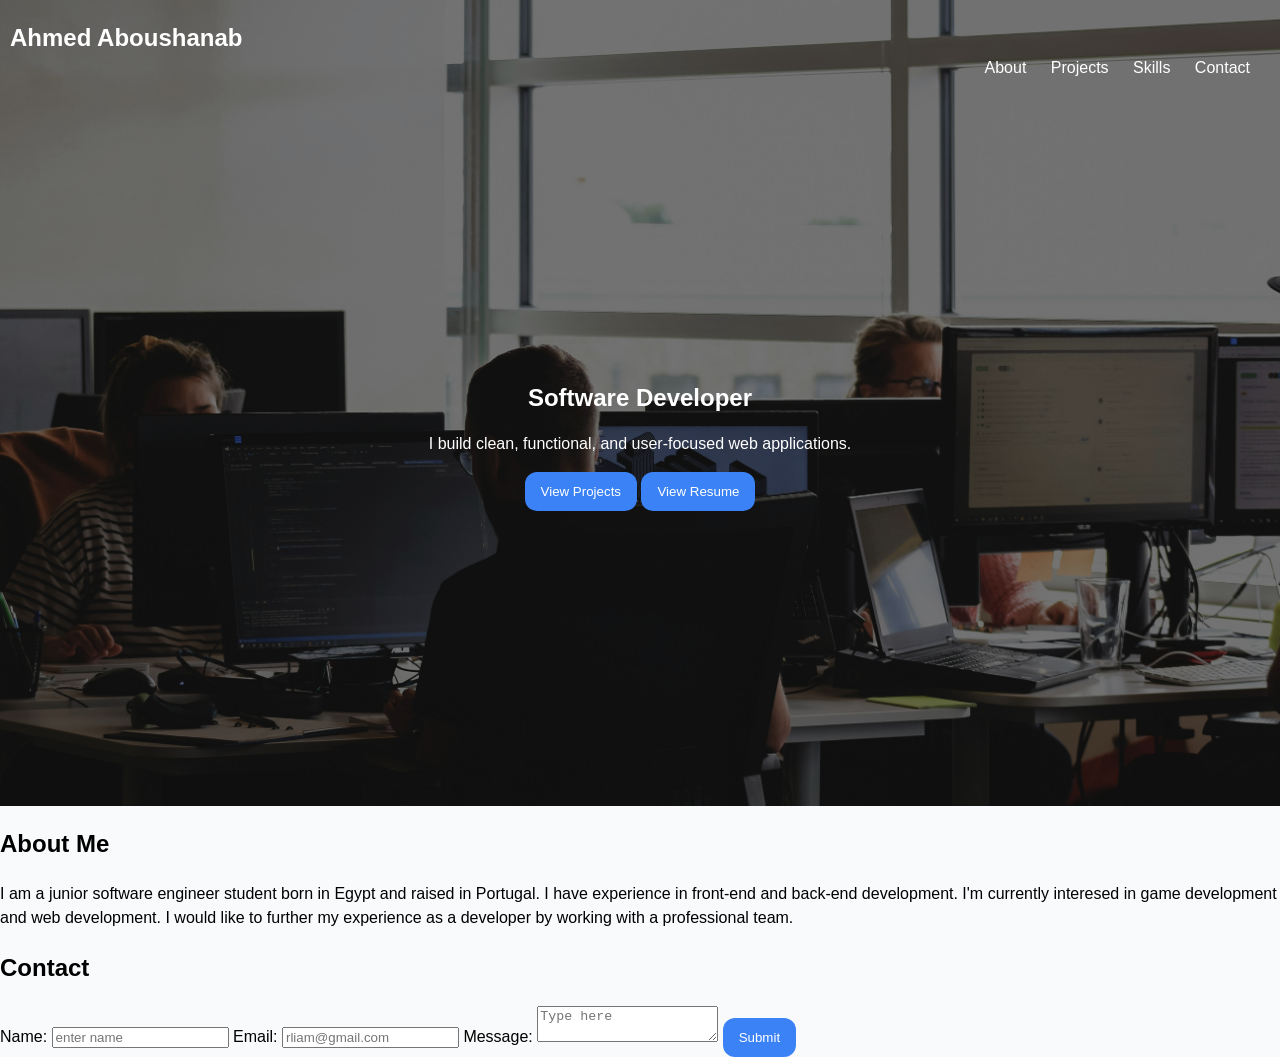
==== index.html @ 39b1a8cf "portfolio" ====
<!doctype html>
<html lang="en">
  <head>
    <meta charset="UTF-8" />
    <meta name="viewport" content="width=device-width, initial-scale=1.0" />
    <link rel="stylesheet" href="/styles/style.css" />
    <script src="" defer></script>
    <title>My Portfolio</title>
  </head>

  <body>
    <a href="#main-content" class="skip-link">Skip to main content</a>
    <div class="hero-wrapper">
      <header>
        <div class="container">
          <span>Ahmed Aboushanab</span>

          <nav>
            <ul>
              <li><a href="#about">About</a></li>
              <li><a href="#projects">Projects</a></li>
              <li><a href="#skills">Skills</a></li>
              <li><a href="#contact">Contact</a></li>
            </ul>
          </nav>
        </div>
      </header>

      <section id="hero">
        <div class="container">
          <h1>Software Developer</h1>
          <p>I build clean, functional, and user-focused web applications.</p>

          <div class="cta">
            <button><a href="" class="btn primary">View Projects</a></button>
            <button>
              <a href="resume.pdf" target="_blank" class="btn secondary"
                >View Resume</a
              >
            </button>
          </div>
        </div>
      </section>
    </div>

    <section id="about">
      <h2>About Me</h2>
      <p>
        I am a junior software engineer student born in Egypt and raised in
        Portugal. I have experience in front-end and back-end development. I'm
        currently interesed in game development and web development. I would
        like to further my experience as a developer by working with a
        professional team.
      </p>
    </section>

    <section id="contact">
      <h2>Contact</h2>
      <form>
        <label for="user-name">
          Name:
          <input id="user-name" type="text" placeholder="enter name" />
        </label>
        <label for="user-email">
          Email:
          <input id="user-email" type="email" placeholder="rliam@gmail.com" />
        </label>
        <label for="user-message">
          Message:
          <textarea
            id="user-message"
            placeholder="Type here"
            maxlength="300"
          ></textarea>
        </label>
        <button type="submit">Submit</button>
      </form>
    </section>
  </body>
</html>
---- styles/style.css ----
html {
  font-size: 16px;
  box-sizing: border-box;
}
body {
  min-height: 100vh;
  font-size: 1rem;
  line-height: 1.5;
  font-family: Arial, sans-serif;
  background-color: #f9fafb;
  margin: 0;
}
header {
  background: transparent;
  color: rgb(255, 255, 255);
  padding: 20px 0;
  position: absolute;
  top: 0;
  width: 100%;
  z-index: 1000;
}

span {
  padding: 0 10px;
  font-size: 1.5rem;
  font-weight: bold;
}
nav ul {
  margin: 0;
  list-style: none;
  text-align: right;
  padding: 0 10px;
}
nav ul li {
  display: inline;
  margin-right: 20px;
}
nav ul li a {
  color: rgb(255, 255, 255);
  text-decoration: none;
}
nav ul li a:hover {
  text-decoration: underline;
}
h1 {
  text-align: center;
  margin: 0;
}
button {
  padding: 0.75rem 1rem;
  background-color: #3b82f6;
  color: #ffffff;
  border-radius: 0.75rem;
  border: none;
  font-weight: 500;
  transition: all 0.3s ease;
}

button a {
  color: #ffffff;
  text-decoration: none;
}

button:hover {
  background-color: #2563eb;
}
.skip-link {
  position: absolute;
  top: 1rem;
  left: 1rem;
  transform: translateY(-200%);
  background: black;
  color: white;
  padding: 0.5rem 0.75rem;
  border-radius: 0.5rem;
  z-index: 1000;
  transition: transform 0.2s;
}

.skip-link:focus {
  transform: translateY(0);
}

.hero-wrapper {
  background: url("/images/compagnons-Fa9b57hffnM-unsplash.jpg") center/cover
    no-repeat;
  min-height: 66vh;
  position: relative;
  color: white;
}
.hero-wrapper::before {
  content: "";
  position: absolute;
  inset: 0;
  background: rgba(0, 0, 0, 0.5);
}
.hero-wrapper * {
  position: relative;
  z-index: 1;
}
#hero {
  display: flex;
  flex-direction: column;
  justify-content: center;
  align-items: center;

  min-height: 66vh;
  text-align: center;
  padding: 3rem 0 4rem;
}
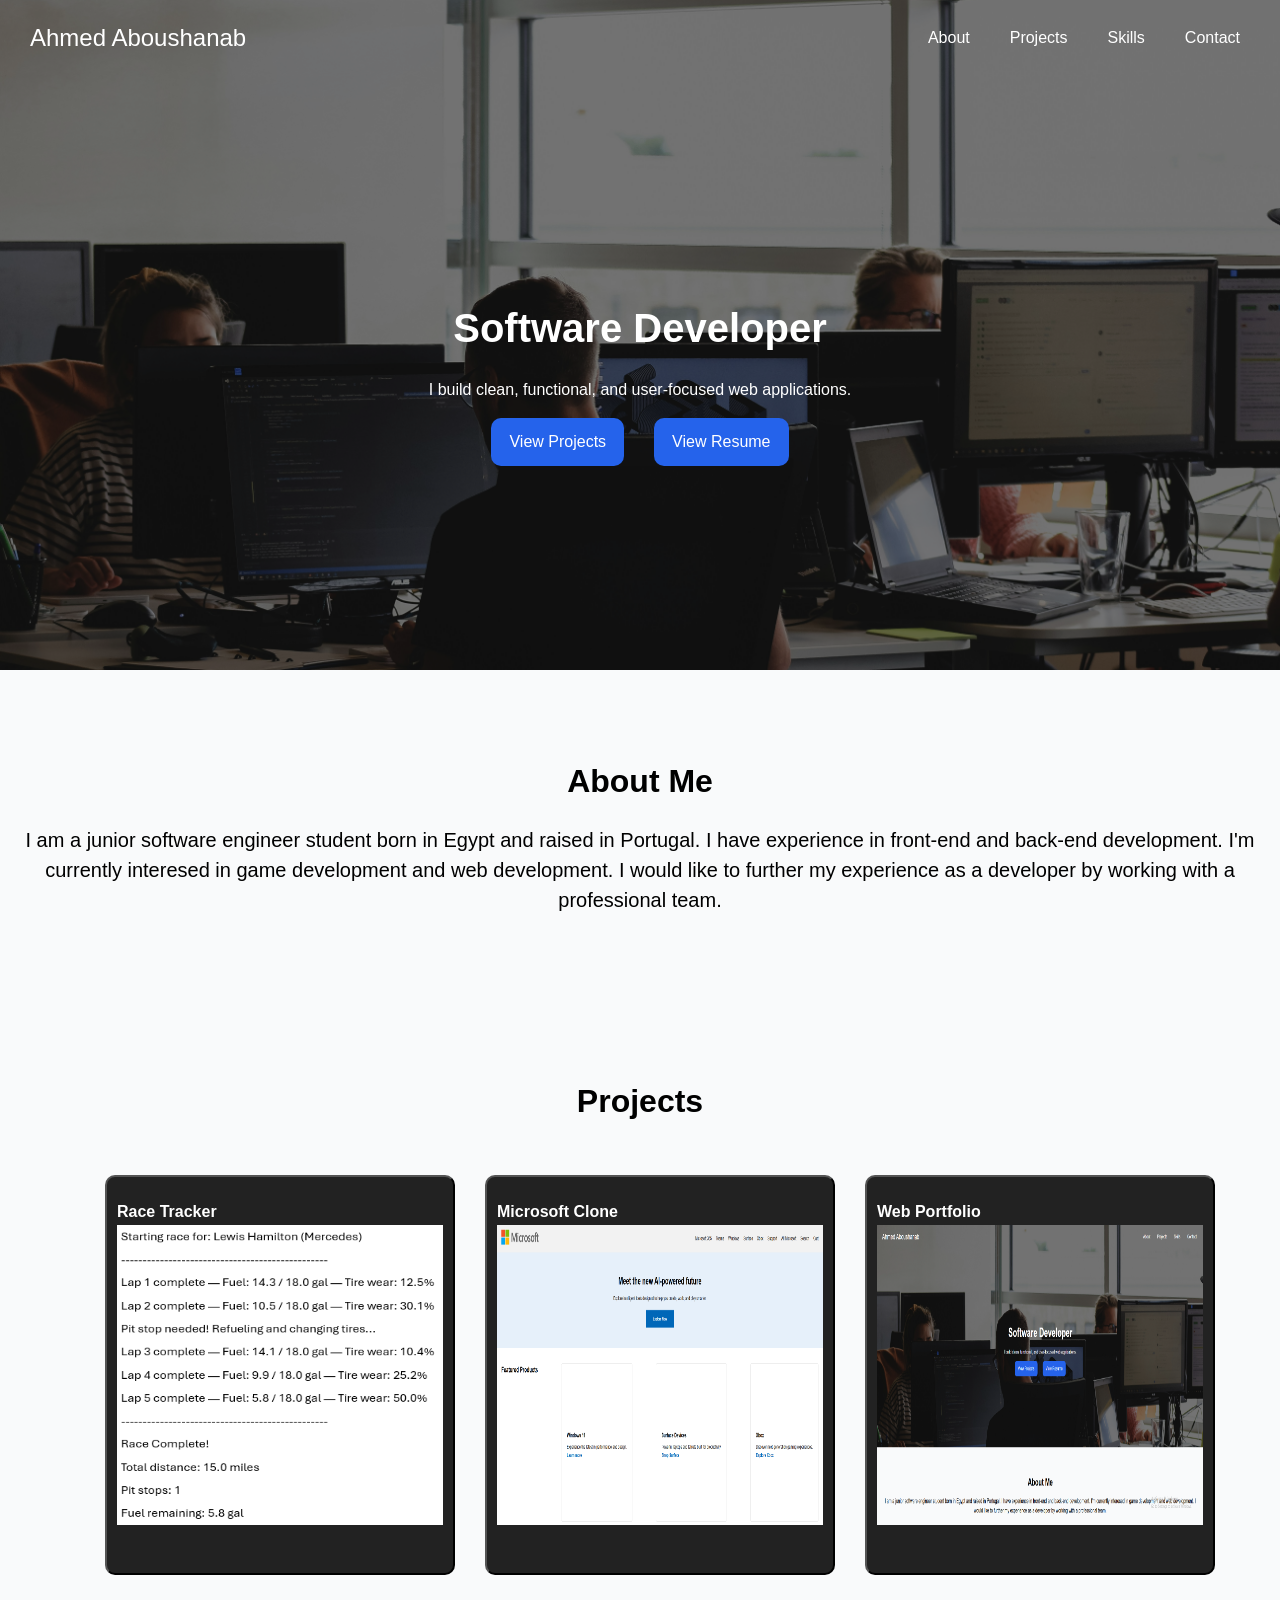
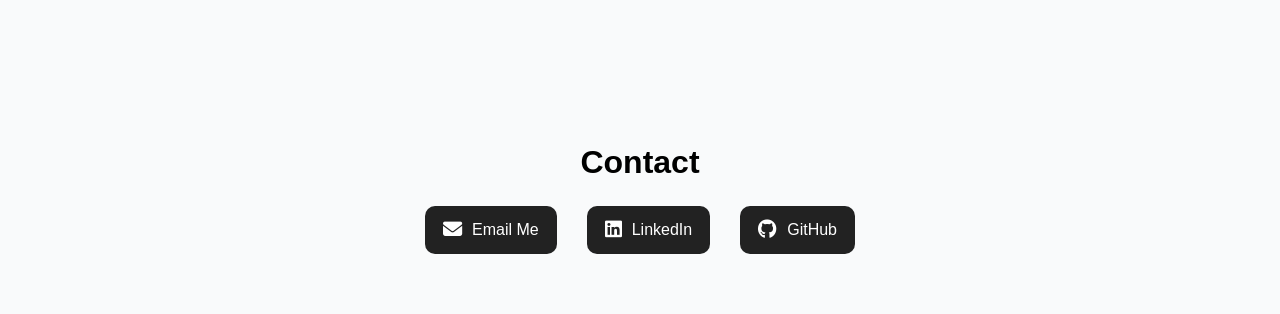
==== commit 52ec5745: "final" ====
--- a/index.html
+++ b/index.html
@@ -4,7 +4,11 @@
     <meta charset="UTF-8" />
     <meta name="viewport" content="width=device-width, initial-scale=1.0" />
     <link rel="stylesheet" href="/styles/style.css" />
-    <script src="" defer></script>
+    <link
+      rel="stylesheet"
+      href="https://cdnjs.cloudflare.com/ajax/libs/font-awesome/6.5.0/css/all.min.css"
+    />
+    <script src="/scripts/modal.js" defer></script>
     <title>My Portfolio</title>
   </head>
 
@@ -12,18 +16,16 @@
     <a href="#main-content" class="skip-link">Skip to main content</a>
     <div class="hero-wrapper">
       <header>
-        <div class="container">
-          <span>Ahmed Aboushanab</span>
+        <span>Ahmed Aboushanab</span>
 
-          <nav>
-            <ul>
-              <li><a href="#about">About</a></li>
-              <li><a href="#projects">Projects</a></li>
-              <li><a href="#skills">Skills</a></li>
-              <li><a href="#contact">Contact</a></li>
-            </ul>
-          </nav>
-        </div>
+        <nav>
+          <ul>
+            <li><a href="#about">About</a></li>
+            <li><a href="#projects">Projects</a></li>
+            <li><a href="/resume.html#skills">Skills</a></li>
+            <li><a href="#contact">Contact</a></li>
+          </ul>
+        </nav>
       </header>
 
       <section id="hero">
@@ -32,18 +34,14 @@
           <p>I build clean, functional, and user-focused web applications.</p>
 
           <div class="cta">
-            <button><a href="" class="btn primary">View Projects</a></button>
-            <button>
-              <a href="resume.pdf" target="_blank" class="btn secondary"
-                >View Resume</a
-              >
-            </button>
+            <a href="#projects" class="btn">View Projects</a>
+            <a href="/resume.html" target="_blank" class="btn">View Resume</a>
           </div>
         </div>
       </section>
     </div>
 
-    <section id="about">
+    <section class="about" id="about">
       <h2>About Me</h2>
       <p>
         I am a junior software engineer student born in Egypt and raised in
@@ -54,27 +52,74 @@
       </p>
     </section>
 
-    <section id="contact">
+    <section class="projects" id="projects">
+      <h2>Projects</h2>
+      <ul class="project-cards">
+        <li>
+          <article>
+            <button type="button" class="project-card" data-index="0">
+              <h3>Race Tracker</h3>
+              <img src="/images/race-tracker.jpg" alt="Race Tracker Project" />
+            </button>
+          </article>
+        </li>
+        <li>
+          <article>
+            <button type="button" class="project-card" data-index="1">
+              <h3>Microsoft Clone</h3>
+              <img
+                src="/images/microsoft-clone.jpg"
+                alt="Microsoft Clone Project"
+              />
+            </button>
+          </article>
+        </li>
+        <li>
+          <article>
+            <button type="button" class="project-card" data-index="2">
+              <h3>Web Portfolio</h3>
+              <img
+                src="/images/web-portfolio.jpg"
+                alt="Web Portfolio Project"
+              />
+            </button>
+          </article>
+        </li>
+      </ul>
+    </section>
+    <dialog id="project-modal" tabindex="-1">
+      <button class="close-btn" id="modal-close">Close</button>
+      <h3 id="modal-title"></h3>
+      <p id="modal-details"></p>
+      <a id="modal-link" href="#" target="_blank">View Project</a>
+    </dialog>
+
+    <section class="contact" id="contact">
       <h2>Contact</h2>
-      <form>
-        <label for="user-name">
-          Name:
-          <input id="user-name" type="text" placeholder="enter name" />
-        </label>
-        <label for="user-email">
-          Email:
-          <input id="user-email" type="email" placeholder="rliam@gmail.com" />
-        </label>
-        <label for="user-message">
-          Message:
-          <textarea
-            id="user-message"
-            placeholder="Type here"
-            maxlength="300"
-          ></textarea>
-        </label>
-        <button type="submit">Submit</button>
-      </form>
+      <div class="contact-buttons">
+        <a href="mailto:ahmedkalile19@gmail.com" class="contact-btn">
+          <i class="fa-solid fa-envelope"></i>
+          Email Me
+        </a>
+
+        <a
+          href="https://www.linkedin.com/in/ahmed-m-aboushanab-47b036251/"
+          target="_blank"
+          class="contact-btn"
+        >
+          <i class="fa-brands fa-linkedin"></i>
+          LinkedIn
+        </a>
+
+        <a
+          href="https://github.com/ahmedkalile19-blip"
+          target="_blank"
+          class="contact-btn"
+        >
+          <i class="fa-brands fa-github"></i>
+          GitHub
+        </a>
+      </div>
     </section>
   </body>
 </html>
--- a/styles/style.css
+++ b/styles/style.css
@@ -1,6 +1,11 @@
 html {
   font-size: 16px;
   box-sizing: border-box;
+}
+*,
+*::before,
+*::after {
+  box-sizing: inherit;
 }
 body {
   min-height: 100vh;
@@ -11,25 +16,28 @@
   margin: 0;
 }
 header {
+  display: flex;
+  justify-content: space-between;
+  align-items: center;
+
   background: transparent;
-  color: rgb(255, 255, 255);
-  padding: 20px 0;
+  color: white;
+  padding: 20px;
   position: absolute;
   top: 0;
   width: 100%;
   z-index: 1000;
 }
-
-span {
+header span {
   padding: 0 10px;
   font-size: 1.5rem;
-  font-weight: bold;
 }
 nav ul {
+  display: flex;
+  gap: 20px;
   margin: 0;
+  padding: 0;
   list-style: none;
-  text-align: right;
-  padding: 0 10px;
 }
 nav ul li {
   display: inline;
@@ -44,25 +52,109 @@
 }
 h1 {
   text-align: center;
-  margin: 0;
-}
-button {
-  padding: 0.75rem 1rem;
+  font-size: 2.5rem;
+  margin-bottom: 20px;
+}
+
+img {
+  width: 100%;
+  height: 300px;
+  border-radius: none;
+  padding: 0;
+}
+.cta {
+  display: flex;
+  justify-content: center;
+  gap: 30px;
+  flex-wrap: wrap;
+}
+.btn {
+  display: inline-flex;
+  align-items: center;
+  justify-content: center;
+
+  padding: 12px 18px;
+  background-color: #2563eb;
+  color: white;
+  border-radius: 10px;
+  text-decoration: none;
+  font-weight: 500;
+
+  transition: 0.3s ease;
+}
+
+.btn:hover {
   background-color: #3b82f6;
-  color: #ffffff;
-  border-radius: 0.75rem;
-  border: none;
+  transform: translateY(-2px);
+}
+.page-section {
+  text-align: center;
+  padding: 60px 20px;
+}
+.page-section h2 {
+  font-size: 2rem;
+  margin-bottom: 20px;
+}
+.resume-list {
+  list-style: none;
+}
+caption {
+  font-size: 1.5rem;
+  font-weight: bold;
+}
+table {
+  text-align: center;
+  padding: 60px 20px;
+}
+.about {
+  text-align: center;
+  padding: 60px 20px;
+}
+.about h2 {
+  font-size: 2rem;
+  margin-bottom: 20px;
+}
+.about p {
+  font-size: 1.25rem;
+  margin-bottom: 1rem;
+}
+.contact {
+  text-align: center;
+  padding: 60px 20px;
+}
+.contact h2 {
+  font-size: 2rem;
+  margin-bottom: 20px;
+}
+.contact-buttons {
+  display: flex;
+  justify-content: center;
+  gap: 30px;
+  flex-wrap: wrap;
+}
+.contact-btn {
+  display: inline-flex;
+  align-items: center;
+  gap: 10px;
+
+  padding: 12px 18px;
+  border-radius: 10px;
+  text-decoration: none;
+
+  background-color: #222;
+  color: white;
   font-weight: 500;
-  transition: all 0.3s ease;
-}
-
-button a {
-  color: #ffffff;
-  text-decoration: none;
-}
-
-button:hover {
-  background-color: #2563eb;
+
+  transition: 0.3s ease;
+}
+
+.contact-btn i {
+  font-size: 1.2rem;
+}
+
+.contact-btn:hover {
+  background-color: #444;
+  transform: translateY(-2px);
 }
 .skip-link {
   position: absolute;
@@ -76,11 +168,9 @@
   z-index: 1000;
   transition: transform 0.2s;
 }
-
 .skip-link:focus {
   transform: translateY(0);
 }
-
 .hero-wrapper {
   background: url("/images/compagnons-Fa9b57hffnM-unsplash.jpg") center/cover
     no-repeat;
@@ -108,3 +198,94 @@
   text-align: center;
   padding: 3rem 0 4rem;
 }
+
+.projects {
+  text-align: center;
+  padding: 60px 20px;
+}
+.projects h2 {
+  font-size: 2rem;
+  margin-bottom: 50px;
+}
+.project-cards {
+  display: flex;
+  justify-content: center;
+  gap: 30px;
+  flex-wrap: wrap;
+  list-style: none;
+}
+.project-card {
+  display: inline-flex;
+  align-items: center;
+  position: relative;
+  gap: 10px;
+  width: 350px;
+  height: 400px;
+
+  padding: 0px 10px;
+  border-radius: 10px;
+  text-decoration: none;
+
+  background-color: #222;
+  color: white;
+  font-weight: 500;
+
+  transition: 0.3s ease;
+}
+
+.project-card:hover {
+  background-color: #444;
+  cursor: pointer;
+  transform: translateY(-2px);
+}
+.project-card h3 {
+  position: absolute;
+  top: 10px;
+  font-size: 1rem;
+}
+.card-title {
+  margin: 0 0 0.5rem;
+}
+dialog {
+  border: none;
+  border-radius: 12px;
+  padding: 1.5rem;
+  max-width: 400px;
+  width: 90%;
+}
+
+dialog::backdrop {
+  background: rgba(0, 0, 0, 0.7);
+}
+
+dialog h3 {
+  position: absolute;
+  top: 10px;
+  font-size: 1rem;
+}
+
+#project-modal[open] {
+  display: flex;
+  flex-direction: column;
+  gap: 1rem;
+}
+
+.close-btn {
+  align-self: flex-end;
+  background: #444;
+  color: white;
+  border: none;
+  padding: 0.5rem 0.75rem;
+  cursor: pointer;
+  border-radius: 6px;
+}
+
+.close-btn:hover,
+.close-btn:focus {
+  background: #666;
+  outline: 2px solid #4da3ff;
+}
+
+a {
+  color: #4da3ff;
+}
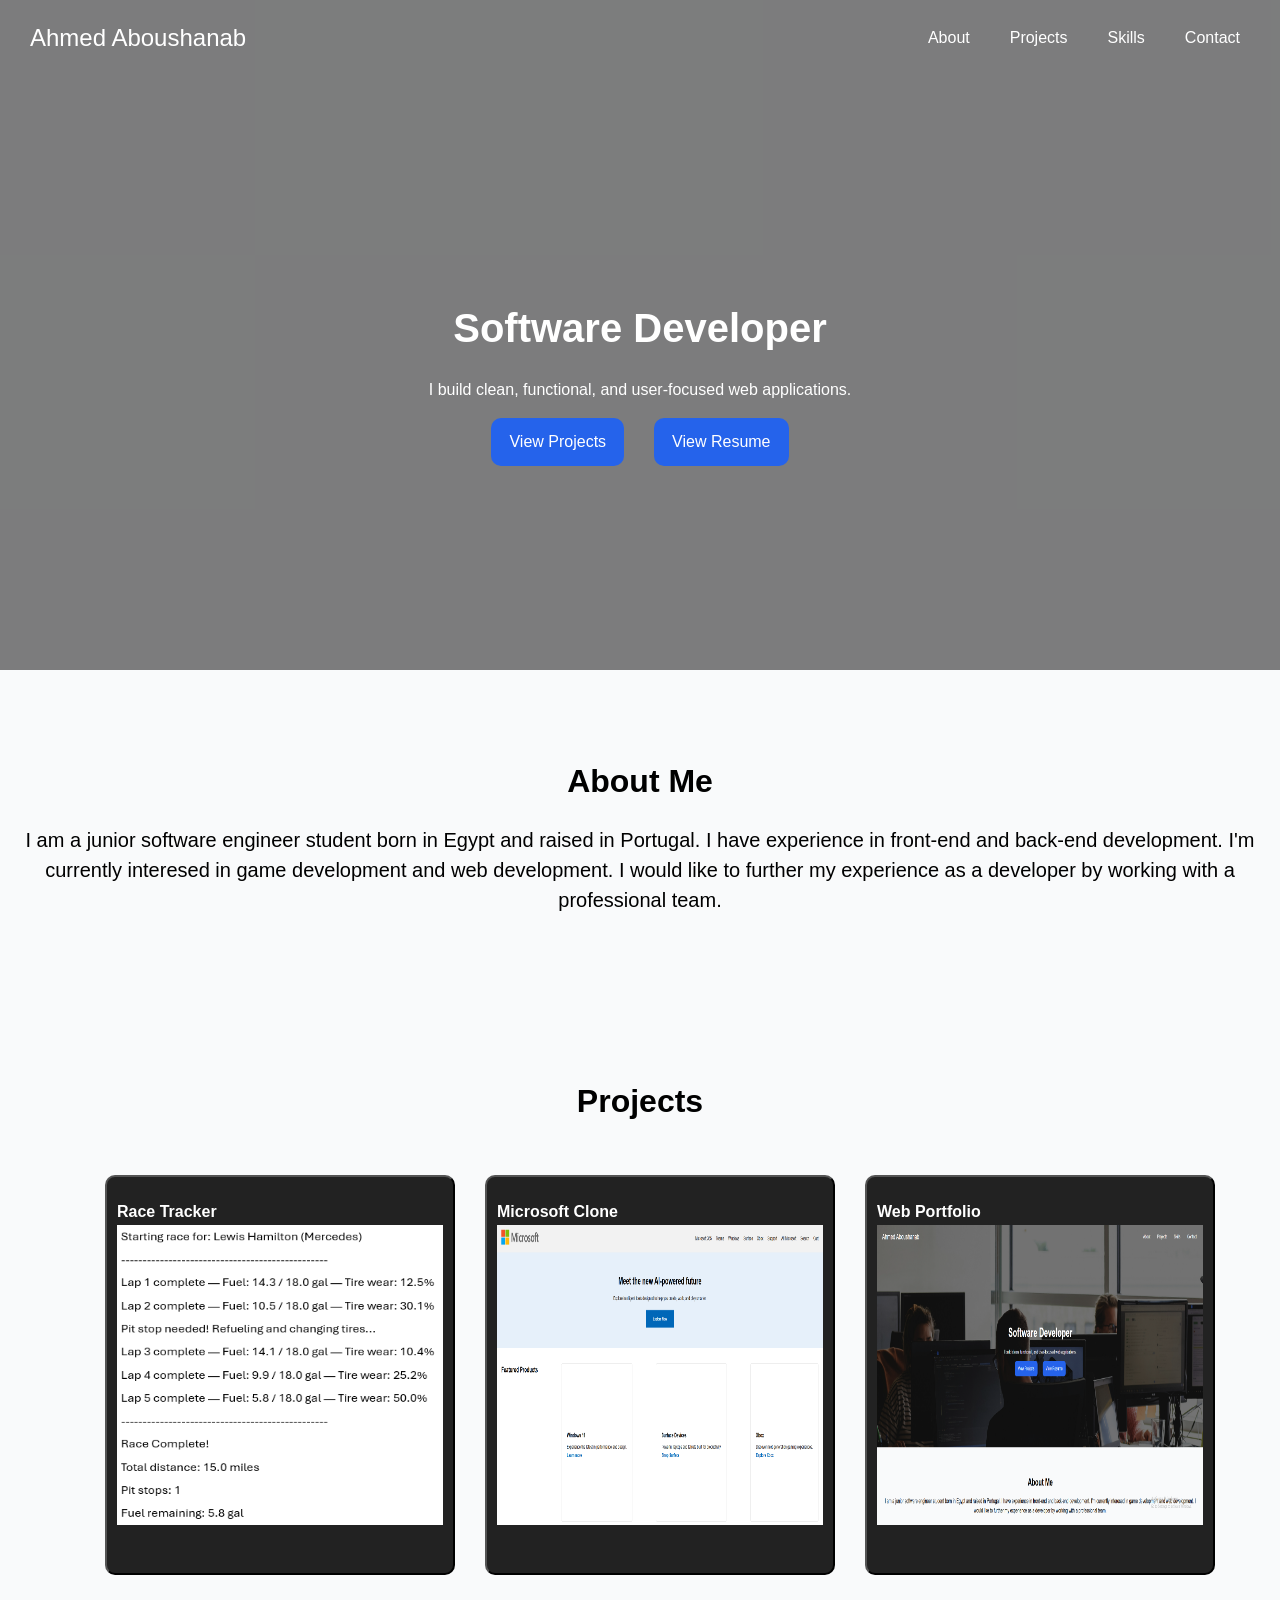
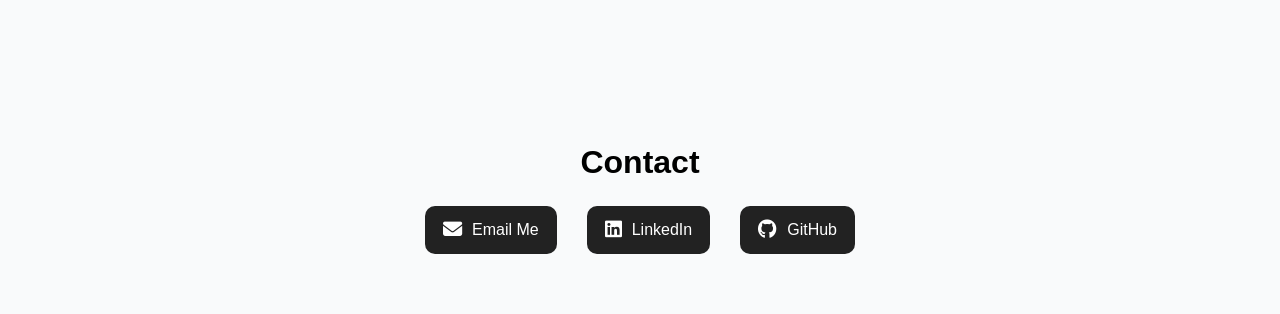
==== commit df7060d7: "final" ====
--- a/index.html
+++ b/index.html
@@ -3,12 +3,12 @@
   <head>
     <meta charset="UTF-8" />
     <meta name="viewport" content="width=device-width, initial-scale=1.0" />
-    <link rel="stylesheet" href="/styles/style.css" />
+    <link rel="stylesheet" href="./styles/style.css" />
     <link
       rel="stylesheet"
       href="https://cdnjs.cloudflare.com/ajax/libs/font-awesome/6.5.0/css/all.min.css"
     />
-    <script src="/scripts/modal.js" defer></script>
+    <script src="./scripts/modal.js" defer></script>
     <title>My Portfolio</title>
   </head>
 
@@ -22,7 +22,7 @@
           <ul>
             <li><a href="#about">About</a></li>
             <li><a href="#projects">Projects</a></li>
-            <li><a href="/resume.html#skills">Skills</a></li>
+            <li><a href="./resume.html#skills">Skills</a></li>
             <li><a href="#contact">Contact</a></li>
           </ul>
         </nav>
@@ -35,7 +35,7 @@
 
           <div class="cta">
             <a href="#projects" class="btn">View Projects</a>
-            <a href="/resume.html" target="_blank" class="btn">View Resume</a>
+            <a href="./resume.html" target="_blank" class="btn">View Resume</a>
           </div>
         </div>
       </section>
@@ -59,7 +59,7 @@
           <article>
             <button type="button" class="project-card" data-index="0">
               <h3>Race Tracker</h3>
-              <img src="/images/race-tracker.jpg" alt="Race Tracker Project" />
+              <img src="./images/race-tracker.jpg" alt="Race Tracker Project" />
             </button>
           </article>
         </li>
@@ -68,7 +68,7 @@
             <button type="button" class="project-card" data-index="1">
               <h3>Microsoft Clone</h3>
               <img
-                src="/images/microsoft-clone.jpg"
+                src="./images/microsoft-clone.jpg"
                 alt="Microsoft Clone Project"
               />
             </button>
@@ -79,7 +79,7 @@
             <button type="button" class="project-card" data-index="2">
               <h3>Web Portfolio</h3>
               <img
-                src="/images/web-portfolio.jpg"
+                src="./images/web-portfolio.jpg"
                 alt="Web Portfolio Project"
               />
             </button>
--- a/styles/style.css
+++ b/styles/style.css
@@ -172,7 +172,7 @@
   transform: translateY(0);
 }
 .hero-wrapper {
-  background: url("/images/compagnons-Fa9b57hffnM-unsplash.jpg") center/cover
+  background: url("./images/compagnons-Fa9b57hffnM-unsplash.jpg") center/cover
     no-repeat;
   min-height: 66vh;
   position: relative;
